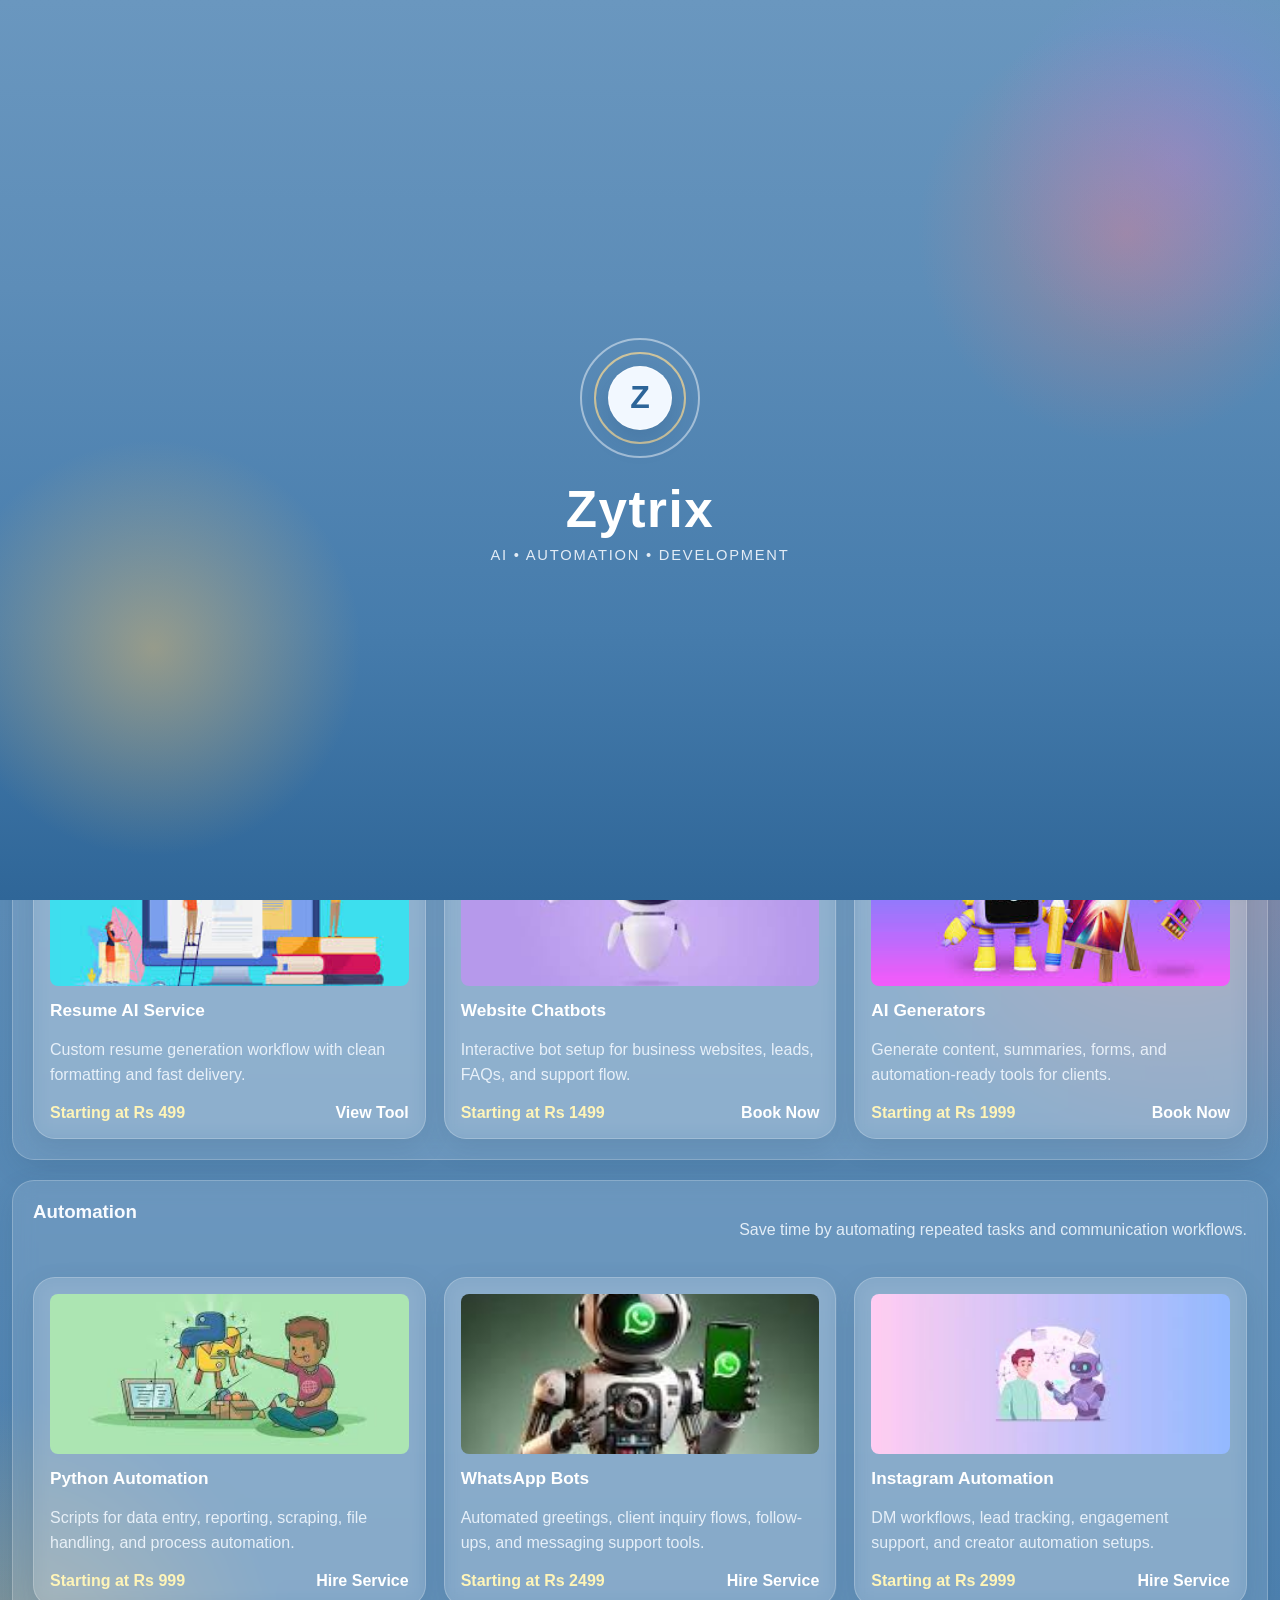
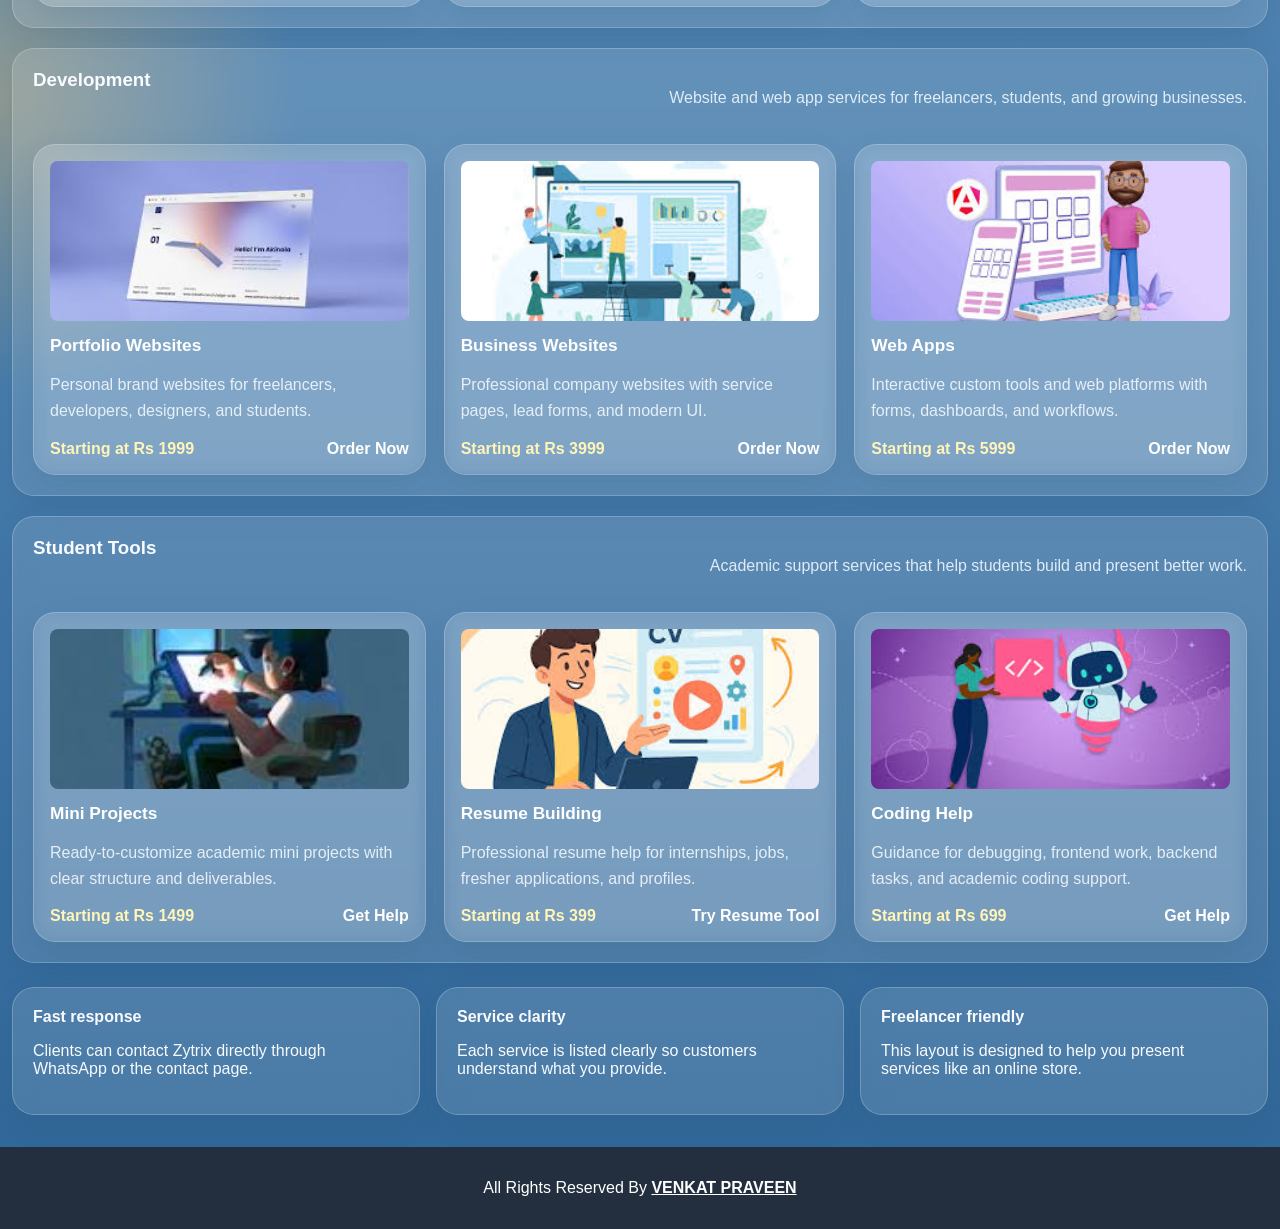
==== index.html @ ba1661a7 "ADD" ====
<!DOCTYPE html>
<html lang="en">
<head>
  <meta charset="UTF-8">
  <meta name="viewport" content="width=device-width, initial-scale=1.0">
  <title>Zytrix</title>
  <link rel="icon" type="image/png" href="image/icon.png">
  <link rel="stylesheet" href="style.css">
</head>
<body class="marketplace-body">
  <header class="market-header">
    <div class="market-header-top">
      <a class="market-logo" href="index.html">
        <span class="header-logo-mark" aria-hidden="true">Z</span>
        <span>Zytrix</span>
      </a>
      <form class="market-search" data-site-search>
        <input type="text" name="query" placeholder="Search AI tools, automation, websites, student help">
        <button type="submit">Search</button>
      </form>
      <nav class="market-actions">
        <a href="contact.html">Contact</a>
      </nav>
    </div>
    <div class="market-header-bottom">
      <a href="#ai-tools">AI Tools</a>
      <a href="#automation">Automation</a>
      <a href="#development">Development</a>
      <a href="#student-tools">Student Tools</a>
      <a href="resume.html">Resume Builder</a>
      <a href="contact.html">Hire Zytrix</a>
    </div>
  </header>

  <main class="market-main">
    <section class="hero-banner">
      <div class="hero-banner-copy">
        <p class="hero-tag">Professional freelance services marketplace</p>
        <h1>Zytrix — AI • Automation • Development</h1>
        <p>
          We build AI tools, automation systems, and smart digital solutions for students and businesses.
        </p>
        <div class="hero-banner-actions">
          <a class="primary-cta" href="contact.html">Get Started</a>
          <a class="secondary-cta" href="#service-catalog">View Services</a>
        </div>
      </div>
      <div class="hero-banner-panel">
        <a class="hero-service-chip hero-service-button" href="resume-ai-service.html">Resume AI</a>
        <a class="hero-service-chip hero-service-button" href="chatbots-service.html">Chatbots</a>
        <a class="hero-service-chip hero-service-button" href="whatsapp-bots-service.html">WhatsApp Bots</a>
        <a class="hero-service-chip hero-service-button" href="portfolio-websites-service.html">Portfolio Websites</a>
        <a class="hero-service-chip hero-service-button" href="mini-projects-service.html">Mini Projects</a>
        <a class="hero-service-chip hero-service-button" href="coding-help-service.html">Coding Help</a>
      </div>
    </section>

    <section class="quick-categories">
      <a class="quick-category-card" href="#ai-tools">
        <img class="quick-category-image" src="image/ai tool.jpg" alt="AI Tools">
        <strong>AI Tools</strong>
      </a>
      <a class="quick-category-card" href="#automation">
        <img class="quick-category-image" src="image/auto.jpg" alt="Automation">
        <strong>Automation</strong>
      </a>
      <a class="quick-category-card" href="#development">
        <img class="quick-category-image" src="image/dev.jpg" alt="Development">
        <strong>Development</strong>
      </a>
      <a class="quick-category-card" href="#student-tools">
        <img class="quick-category-image" src="image/Blue Gradient Futuristic Technology Youtube Intro Video.jpg" alt="Student Tools">
        <strong>Student Tools</strong>
      </a>
    </section>

    <section class="market-section" id="service-catalog">
      <div class="section-title-row">
        <h2>Featured service catalog</h2>
        <a href="contact.html">Contact for custom package</a>
      </div>

      <div class="category-block" id="ai-tools">
        <div class="category-heading">
          <h3>AI Tools</h3>
          <p>Smart solutions for resumes, customer support, and content generation.</p>
        </div>
        <div class="service-card-grid">
          <article class="service-product-card">
            <img class="service-thumb-image" src="image/resume service.jpg" alt="Resume AI Service">
            <h4>Resume AI Service</h4>
            <p>Custom resume generation workflow with clean formatting and fast delivery.</p>
            <div class="service-meta">
              <span>Starting at Rs 499</span>
              <a href="resume.html">View Tool</a>
            </div>
          </article>
          <article class="service-product-card">
            <img class="service-thumb-image" src="image/web chat.jpg" alt="Website Chatbots">
            <h4>Website Chatbots</h4>
            <p>Interactive bot setup for business websites, leads, FAQs, and support flow.</p>
            <div class="service-meta">
              <span>Starting at Rs 1499</span>
              <a href="contact.html">Book Now</a>
            </div>
          </article>
          <article class="service-product-card">
            <img class="service-thumb-image" src="image/ai gen.jpg" alt="AI Generators">
            <h4>AI Generators</h4>
            <p>Generate content, summaries, forms, and automation-ready tools for clients.</p>
            <div class="service-meta">
              <span>Starting at Rs 1999</span>
              <a href="contact.html">Book Now</a>
            </div>
          </article>
        </div>
      </div>

      <div class="category-block" id="automation">
        <div class="category-heading">
          <h3>Automation</h3>
          <p>Save time by automating repeated tasks and communication workflows.</p>
        </div>
        <div class="service-card-grid">
          <article class="service-product-card">
            <img class="service-thumb-image" src="image/python auto.jpg" alt="Python Automation">
            <h4>Python Automation</h4>
            <p>Scripts for data entry, reporting, scraping, file handling, and process automation.</p>
            <div class="service-meta">
              <span>Starting at Rs 999</span>
              <a href="contact.html">Hire Service</a>
            </div>
          </article>
          <article class="service-product-card">
            <img class="service-thumb-image" src="image/whatsbot.jpg" alt="WhatsApp Bots">
            <h4>WhatsApp Bots</h4>
            <p>Automated greetings, client inquiry flows, follow-ups, and messaging support tools.</p>
            <div class="service-meta">
              <span>Starting at Rs 2499</span>
              <a href="contact.html">Hire Service</a>
            </div>
          </article>
          <article class="service-product-card">
            <img class="service-thumb-image" src="image/insta.jpg" alt="Instagram Automation">
            <h4>Instagram Automation</h4>
            <p>DM workflows, lead tracking, engagement support, and creator automation setups.</p>
            <div class="service-meta">
              <span>Starting at Rs 2999</span>
              <a href="contact.html">Hire Service</a>
            </div>
          </article>
        </div>
      </div>

      <div class="category-block" id="development">
        <div class="category-heading">
          <h3>Development</h3>
          <p>Website and web app services for freelancers, students, and growing businesses.</p>
        </div>
        <div class="service-card-grid">
          <article class="service-product-card">
            <img class="service-thumb-image" src="image/portfolio.jpg" alt="Portfolio Websites">
            <h4>Portfolio Websites</h4>
            <p>Personal brand websites for freelancers, developers, designers, and students.</p>
            <div class="service-meta">
              <span>Starting at Rs 1999</span>
              <a href="contact.html">Order Now</a>
            </div>
          </article>
          <article class="service-product-card">
            <img class="service-thumb-image" src="image/businedd.jpg" alt="Business Websites">
            <h4>Business Websites</h4>
            <p>Professional company websites with service pages, lead forms, and modern UI.</p>
            <div class="service-meta">
              <span>Starting at Rs 3999</span>
              <a href="contact.html">Order Now</a>
            </div>
          </article>
          <article class="service-product-card">
            <img class="service-thumb-image" src="image/web apps.jpg" alt="Web Apps">
            <h4>Web Apps</h4>
            <p>Interactive custom tools and web platforms with forms, dashboards, and workflows.</p>
            <div class="service-meta">
              <span>Starting at Rs 5999</span>
              <a href="contact.html">Order Now</a>
            </div>
          </article>
        </div>
      </div>

      <div class="category-block" id="student-tools">
        <div class="category-heading">
          <h3>Student Tools</h3>
          <p>Academic support services that help students build and present better work.</p>
        </div>
        <div class="service-card-grid">
          <article class="service-product-card">
            <img class="service-thumb-image" src="image/mini.jpg" alt="Mini Projects">
            <h4>Mini Projects</h4>
            <p>Ready-to-customize academic mini projects with clear structure and deliverables.</p>
            <div class="service-meta">
              <span>Starting at Rs 1499</span>
              <a href="contact.html">Get Help</a>
            </div>
          </article>
          <article class="service-product-card">
            <img class="service-thumb-image" src="image/resume build.jpg" alt="Resume Building">
            <h4>Resume Building</h4>
            <p>Professional resume help for internships, jobs, fresher applications, and profiles.</p>
            <div class="service-meta">
              <span>Starting at Rs 399</span>
              <a href="resume.html">Try Resume Tool</a>
            </div>
          </article>
          <article class="service-product-card">
            <img class="service-thumb-image" src="image/coding 2.jpg" alt="Coding Help">
            <h4>Coding Help</h4>
            <p>Guidance for debugging, frontend work, backend tasks, and academic coding support.</p>
            <div class="service-meta">
              <span>Starting at Rs 699</span>
              <a href="contact.html">Get Help</a>
            </div>
          </article>
        </div>
      </div>
    </section>

    <section class="trust-strip">
      <div class="trust-box">
        <strong>Fast response</strong>
        <p>Clients can contact Zytrix directly through WhatsApp or the contact page.</p>
      </div>
      <div class="trust-box">
        <strong>Service clarity</strong>
        <p>Each service is listed clearly so customers understand what you provide.</p>
      </div>
      <div class="trust-box">
        <strong>Freelancer friendly</strong>
        <p>This layout is designed to help you present services like an online store.</p>
      </div>
    </section>
  </main>

  <footer class="market-footer centered-footer">
    <p>All Rights Reserved By <a href="https://venkatpraveen.netlify.app/" target="_blank" rel="noopener">VENKAT PRAVEEN</a></p>
  </footer>

  <a class="whatsapp-float simple-wa" href="https://wa.me/918341993998" target="_blank" rel="noopener" aria-label="Chat on WhatsApp">
    <svg viewBox="0 0 24 24" class="whatsapp-icon-svg" aria-hidden="true">
      <path d="M20 11.5A8.5 8.5 0 0 1 7.4 18.9L3 20l1.2-4.2A8.5 8.5 0 1 1 20 11.5Z" fill="none" stroke="currentColor" stroke-width="2"/>
      <path d="M9 8.8c.2-.4.4-.4.7-.4h.6c.2 0 .5 0 .6.4l.7 1.7c.1.3 0 .5-.2.7l-.5.6c.4.8 1 1.4 1.8 1.8l.6-.5c.2-.2.4-.2.7-.2l1.7.7c.3.1.4.4.4.6v.6c0 .3 0 .5-.4.7-.4.2-1 .4-1.7.3-1-.2-2-.8-3.1-1.9-1.1-1.1-1.7-2.1-1.9-3.1-.1-.7.1-1.3.3-1.7Z" fill="currentColor"/>
    </svg>
  </a>

  <script src="script.js"></script>
</body>
</html>
---- style.css ----
* {
  box-sizing: border-box;
}

html {
  scroll-behavior: smooth;
}

body {
  margin: 0;
  min-height: 100vh;
  display: flex;
  flex-direction: column;
  font-family: Arial, Helvetica, sans-serif;
  background:
    radial-gradient(circle at 0% 60%, rgba(255, 197, 99, 0.38), transparent 14%),
    radial-gradient(circle at 92% 30%, rgba(255, 128, 120, 0.32), transparent 14%),
    radial-gradient(circle at 100% 18%, rgba(170, 125, 255, 0.24), transparent 12%),
    linear-gradient(180deg, #6a97bf 0%, #5d8db8 32%, #467cac 70%, #2f6698 100%);
  color: #f8fbff;
}

body > * {
  animation: pageFade 0.7s ease;
}

.site-splash {
  position: fixed;
  inset: 0;
  z-index: 9999;
  display: grid;
  place-items: center;
  background:
    radial-gradient(circle at 12% 72%, rgba(255, 197, 99, 0.44), transparent 16%),
    radial-gradient(circle at 88% 26%, rgba(255, 128, 120, 0.34), transparent 16%),
    radial-gradient(circle at 92% 18%, rgba(170, 125, 255, 0.28), transparent 14%),
    linear-gradient(180deg, #6a97bf 0%, #5d8db8 32%, #467cac 70%, #2f6698 100%);
  transition: opacity 0.7s ease, visibility 0.7s ease;
}

.site-splash-hide {
  opacity: 0;
  visibility: hidden;
}

.site-splash-inner {
  text-align: center;
  animation: splashPop 0.9s ease;
}

.site-splash-mark {
  position: relative;
  width: 120px;
  height: 120px;
  margin: 0 auto 22px;
  display: grid;
  place-items: center;
}

.splash-ring,
.splash-core {
  position: absolute;
  border-radius: 50%;
}

.splash-ring-one {
  inset: 0;
  border: 2px solid rgba(255, 255, 255, 0.46);
  animation: spinSlow 3.6s linear infinite;
}

.splash-ring-two {
  inset: 14px;
  border: 2px solid rgba(255, 220, 146, 0.7);
  animation: spinSlowReverse 2.8s linear infinite;
}

.splash-core {
  inset: 28px;
  display: grid;
  place-items: center;
  background: #f2f8ff;
  color: #2d6599;
  font-size: 2rem;
  font-weight: 700;
  border: 1px solid rgba(255, 255, 255, 0.6);
  box-shadow: 0 12px 24px rgba(35, 74, 110, 0.18);
}

.site-splash h1 {
  margin: 0 0 8px;
  font-size: clamp(2rem, 4vw, 3.2rem);
  color: #ffffff;
  letter-spacing: 0.03em;
}

.site-splash p {
  margin: 0;
  color: rgba(248, 251, 255, 0.88);
  letter-spacing: 0.12em;
  text-transform: uppercase;
  font-size: 0.92rem;
}

a {
  color: inherit;
  text-decoration: none;
}

button,
input,
textarea {
  font: inherit;
}

.marketplace-body {
  background:
    radial-gradient(circle at 0% 60%, rgba(255, 197, 99, 0.38), transparent 14%),
    radial-gradient(circle at 92% 30%, rgba(255, 128, 120, 0.32), transparent 14%),
    radial-gradient(circle at 100% 18%, rgba(170, 125, 255, 0.24), transparent 12%),
    linear-gradient(180deg, #6a97bf 0%, #5d8db8 32%, #467cac 70%, #2f6698 100%);
}

.market-header {
  position: sticky;
  top: 0;
  z-index: 50;
  box-shadow: 0 14px 30px rgba(19, 49, 78, 0.16);
  animation: slideDownSoft 0.7s ease;
}

.market-header-top {
  display: grid;
  grid-template-columns: 180px minmax(0, 1fr) 180px;
  gap: 18px;
  align-items: center;
  padding: 12px 20px;
  background: rgba(18, 54, 92, 0.48);
  color: #fff;
  backdrop-filter: blur(16px);
  border-bottom: 1px solid rgba(255, 255, 255, 0.12);
}

.market-logo {
  display: inline-flex;
  align-items: center;
  gap: 10px;
  font-size: 1.8rem;
  font-weight: 700;
  letter-spacing: 0.02em;
}

.site-logo-image {
  width: 44px;
  height: 44px;
  object-fit: contain;
  display: block;
}

.small-logo {
  width: 38px;
  height: 38px;
}

.header-logo-mark {
  width: 44px;
  height: 44px;
  border-radius: 50%;
  display: inline-grid;
  place-items: center;
  background: #f2f8ff;
  color: #2d6599;
  font-size: 1.35rem;
  font-weight: 700;
  border: 1px solid rgba(255, 255, 255, 0.55);
  box-shadow: 0 10px 22px rgba(35, 74, 110, 0.16);
  flex-shrink: 0;
}

.small-header-logo {
  width: 38px;
  height: 38px;
  font-size: 1.05rem;
}

.market-search {
  display: grid;
  grid-template-columns: 1fr auto;
  border-radius: 14px;
  overflow: hidden;
  box-shadow: 0 8px 18px rgba(27, 61, 94, 0.12);
}

.market-search input {
  border: 1px solid rgba(255, 255, 255, 0.3);
  padding: 13px 14px;
  outline: none;
  background: rgba(255, 255, 255, 0.92);
  color: #17395a;
}

.market-search button {
  border: 1px solid rgba(255, 255, 255, 0.2);
  padding: 0 20px;
  background: rgba(255, 255, 255, 0.18);
  color: #ffffff;
  font-weight: 700;
  cursor: pointer;
  backdrop-filter: blur(10px);
  transition: transform 0.18s ease, background 0.18s ease, box-shadow 0.18s ease;
}

.market-actions {
  display: flex;
  gap: 18px;
  font-size: 0.95rem;
  justify-content: center;
}

.market-actions a,
.market-header-bottom a {
  color: #fff;
}

.market-header-bottom {
  display: flex;
  flex-wrap: wrap;
  gap: 18px;
  padding: 10px 20px;
  background: rgba(27, 67, 106, 0.36);
  color: #fff;
  font-size: 0.95rem;
  justify-content: center;
  backdrop-filter: blur(16px);
}

.market-main {
  width: min(1480px, calc(100% - 24px));
  margin: 18px auto 32px;
  flex: 1 0 auto;
}

.hero-banner {
  display: grid;
  grid-template-columns: 1.3fr 0.9fr;
  gap: 24px;
  padding: 34px;
  background: linear-gradient(180deg, rgba(103, 149, 192, 0.86), rgba(56, 104, 151, 0.9));
  border-radius: 28px;
  margin-bottom: 20px;
  border: 1px solid rgba(255, 255, 255, 0.2);
  box-shadow: inset 0 1px 0 rgba(255, 255, 255, 0.16);
  animation: riseIn 0.85s ease;
}

.hero-banner-copy h1 {
  margin: 10px 0;
  font-size: clamp(2rem, 4vw, 3.4rem);
  line-height: 1.1;
}

.hero-banner-copy p {
  margin: 0;
  max-width: 720px;
  line-height: 1.6;
  color: rgba(245, 250, 255, 0.92);
}

.hero-tag {
  color: #e9f5ff;
  font-weight: 700;
  text-transform: uppercase;
  letter-spacing: 0.08em;
  font-size: 0.78rem;
}

.hero-banner-actions {
  display: flex;
  flex-wrap: wrap;
  gap: 14px;
  margin-top: 22px;
}

.primary-cta,
.secondary-cta {
  display: inline-flex;
  align-items: center;
  justify-content: center;
  min-height: 44px;
  padding: 0 20px;
  border-radius: 999px;
  font-weight: 700;
}

.primary-cta {
  background: rgba(255, 255, 255, 0.9);
  color: #204c77;
}

.secondary-cta {
  background: rgba(255, 255, 255, 0.14);
  border: 1px solid rgba(255, 255, 255, 0.24);
  color: #ffffff;
  backdrop-filter: blur(10px);
}

.hero-banner-panel {
  display: grid;
  grid-template-columns: repeat(2, minmax(0, 1fr));
  gap: 12px;
  align-content: center;
}

.hero-service-chip {
  padding: 18px 16px;
  border-radius: 16px;
  background: rgba(255, 255, 255, 0.14);
  border: 1px solid rgba(255, 255, 255, 0.22);
  text-align: center;
  font-weight: 700;
  color: #ffffff;
  backdrop-filter: blur(12px);
  transition: transform 0.2s ease, background 0.2s ease, box-shadow 0.2s ease, border-color 0.2s ease;
  animation: riseIn 0.85s ease both;
}

.hero-service-button {
  display: flex;
  align-items: center;
  justify-content: center;
  min-height: 56px;
  transition: transform 0.18s ease, box-shadow 0.18s ease, border-color 0.18s ease;
}

.hero-service-button:hover {
  transform: translateY(-1px);
  border-color: rgba(255, 255, 255, 0.36);
  box-shadow: 0 8px 18px rgba(32, 63, 94, 0.15);
}

.quick-categories {
  display: grid;
  grid-template-columns: repeat(4, minmax(0, 1fr));
  gap: 16px;
  margin-bottom: 20px;
}

.quick-category-card,
.trust-box,
.service-product-card,
.category-block,
.tool-panel,
.resume-output,
.auth-card,
.dashboard-hero,
.action-card,
.metric-card,
.admin-table {
  background: rgba(255, 255, 255, 0.12);
  border: 1px solid rgba(255, 255, 255, 0.22);
  border-radius: 22px;
  box-shadow: 0 10px 28px rgba(33, 62, 93, 0.12);
  backdrop-filter: blur(10px);
  transition: transform 0.22s ease, box-shadow 0.22s ease, border-color 0.22s ease, background 0.22s ease;
}

.quick-category-card:hover,
.trust-box:hover,
.service-product-card:hover,
.category-block:hover,
.tool-panel:hover,
.resume-output:hover,
.auth-card:hover,
.dashboard-hero:hover,
.action-card:hover,
.metric-card:hover,
.admin-table:hover,
.service-detail-hero:hover,
.service-detail-section:hover,
.demo-project-card:hover,
.feature-list-card:hover,
.pricing-card:hover,
.contact-form-panel:hover,
.contact-details-block:hover {
  transform: translateY(-4px);
  box-shadow: 0 18px 36px rgba(30, 58, 88, 0.16);
  border-color: rgba(255, 255, 255, 0.3);
}

.quick-category-card {
  padding: 18px;
  display: grid;
  place-items: center;
  gap: 8px;
  text-align: center;
  animation: riseIn 0.8s ease both;
}

.quick-category-image {
  width: 100%;
  max-width: 220px;
  height: 120px;
  object-fit: cover;
  border-radius: 14px;
  border: 1px solid rgba(255, 255, 255, 0.26);
  background: rgba(255, 255, 255, 0.16);
}

.market-section {
  display: grid;
  gap: 20px;
}

.section-title-row,
.category-heading,
.resume-output-head,
.table-row,
.site-header,
.chatbot-header {
  display: flex;
  align-items: center;
  justify-content: space-between;
  gap: 16px;
}

.section-title-row {
  padding: 0 4px;
}

.section-title-row h2,
.category-heading h3,
.dashboard-hero h1,
.tool-panel h1,
.auth-card h1 {
  margin: 0;
}

.section-title-row a {
  color: #eff8ff;
  font-weight: 700;
}

.category-block {
  padding: 20px;
}

.category-heading {
  align-items: flex-start;
  margin-bottom: 18px;
}

.category-heading p,
.service-product-card p,
.tool-panel p,
.resume-card p,
.dashboard-hero p,
.action-card p,
.metric-card p,
.table-row,
.auth-card p {
  color: rgba(244, 249, 255, 0.88);
  line-height: 1.6;
}

.service-card-grid,
.dashboard-grid,
.admin-grid,
.tool-layout {
  display: grid;
  grid-template-columns: repeat(3, minmax(0, 1fr));
  gap: 18px;
}

.tool-layout {
  max-width: 980px;
  margin: 0 auto;
  align-items: start;
}

.contact-page-body {
  background:
    radial-gradient(circle at 0% 60%, rgba(255, 197, 99, 0.5), transparent 13%),
    radial-gradient(circle at 92% 30%, rgba(255, 128, 120, 0.45), transparent 14%),
    radial-gradient(circle at 100% 18%, rgba(170, 125, 255, 0.3), transparent 12%),
    linear-gradient(180deg, #5f8fbb 0%, #5888b5 38%, #3e73a7 72%, #2f6698 100%);
}

.contact-shell {
  width: min(1220px, calc(100% - 24px));
}

.contact-hero-card {
  position: relative;
  display: grid;
  grid-template-columns: minmax(0, 420px) minmax(0, 1fr);
  gap: 18px;
  max-width: 1120px;
  margin: 0 auto;
  padding: 32px;
  border-radius: 28px;
  overflow: hidden;
  background: linear-gradient(180deg, rgba(103, 149, 192, 0.88), rgba(56, 104, 151, 0.92));
  box-shadow: inset 0 1px 0 rgba(255, 255, 255, 0.18);
}

.contact-aurora {
  position: absolute;
  border-radius: 50%;
  filter: blur(34px);
  pointer-events: none;
  opacity: 0.9;
  animation: driftGlow 11s ease-in-out infinite;
}

.contact-aurora-left {
  left: -60px;
  bottom: 90px;
  width: 180px;
  height: 180px;
  background: radial-gradient(circle, rgba(255, 210, 120, 0.9), rgba(255, 134, 100, 0.2) 52%, transparent 72%);
}

.contact-aurora-right {
  right: -40px;
  top: 120px;
  width: 240px;
  height: 240px;
  background: radial-gradient(circle, rgba(255, 205, 113, 0.75), rgba(255, 137, 92, 0.45) 44%, rgba(151, 110, 255, 0.18) 68%, transparent 76%);
  animation-delay: -3s;
}

.contact-aurora-top {
  right: 70px;
  top: 40px;
  width: 180px;
  height: 180px;
  background: radial-gradient(circle, rgba(163, 134, 255, 0.35), rgba(112, 201, 255, 0.18) 50%, transparent 74%);
  animation-delay: -6s;
}

.contact-form-panel,
.contact-details-block {
  position: relative;
  z-index: 1;
  background: rgba(255, 255, 255, 0.12);
  border: 1px solid rgba(255, 255, 255, 0.22);
  border-radius: 22px;
  backdrop-filter: blur(10px);
  animation: riseIn 0.85s ease both;
}

.contact-form-panel {
  padding: 24px;
}

.contact-form-panel h1,
.contact-form-panel .muted-text,
.contact-heading-row h3,
.contact-heading-row p {
  color: #ffffff;
}

.contact-form-panel label,
.contact-form-panel .form-feedback {
  color: #f5f9ff;
}

.contact-form-panel input,
.contact-form-panel textarea {
  background: rgba(255, 255, 255, 0.92);
  border-color: rgba(255, 255, 255, 0.36);
}

.contact-details-block {
  padding: 20px;
}

.contact-heading-row {
  margin-bottom: 18px;
}

.contact-heading-row p {
  max-width: 360px;
}

.contact-card-grid {
  display: grid;
  grid-template-columns: repeat(2, minmax(0, 1fr));
  gap: 18px;
}

.contact-info-card {
  min-height: 220px;
  background: rgba(255, 255, 255, 0.12);
  border: 1px solid rgba(255, 255, 255, 0.22);
  backdrop-filter: blur(10px);
}

.contact-info-card h4,
.contact-info-card p,
.contact-info-card .service-meta a,
.contact-info-card .service-meta span {
  color: #ffffff;
}

.glossy-contact-card {
  position: relative;
  overflow: hidden;
  padding: 16px 18px 18px;
}

.glossy-contact-card::before {
  content: "";
  position: absolute;
  inset: 0;
  background:
    radial-gradient(circle at top right, rgba(255, 255, 255, 0.18), transparent 28%),
    radial-gradient(circle at bottom left, rgba(255, 255, 255, 0.1), transparent 30%),
    linear-gradient(135deg, rgba(205, 175, 255, 0.22), rgba(171, 208, 255, 0.16), rgba(255, 210, 165, 0.2));
  pointer-events: none;
}

.glossy-contact-head,
.glossy-contact-card p,
.glossy-contact-card .service-meta {
  position: relative;
  z-index: 1;
}

.glossy-contact-head {
  display: flex;
  align-items: center;
  gap: 12px;
  margin-bottom: 18px;
}

.glossy-contact-icon {
  width: 42px;
  height: 42px;
  border-radius: 14px;
  display: inline-grid;
  place-items: center;
  color: #ffffff;
  font-size: 0.85rem;
  font-weight: 700;
  box-shadow: 0 10px 20px rgba(91, 52, 138, 0.18);
}

.contact-svg-icon {
  width: 20px;
  height: 20px;
  display: block;
}

.email-icon {
  background: linear-gradient(135deg, rgba(69, 180, 255, 0.95), rgba(90, 111, 255, 0.95));
}

.whatsapp-icon {
  background: linear-gradient(135deg, rgba(37, 211, 102, 0.95), rgba(0, 168, 107, 0.95));
}

.support-icon {
  background: linear-gradient(135deg, rgba(255, 191, 84, 0.95), rgba(255, 122, 89, 0.95));
}

.instagram-card {
  background: rgba(255, 255, 255, 0.14);
}

.instagram-card::before {
  content: "";
  position: absolute;
  inset: 0;
  background:
    radial-gradient(circle at top right, rgba(255, 213, 112, 0.28), transparent 28%),
    radial-gradient(circle at bottom left, rgba(255, 102, 196, 0.22), transparent 30%),
    linear-gradient(135deg, rgba(126, 91, 255, 0.2), rgba(255, 112, 166, 0.16), rgba(255, 196, 104, 0.18));
  pointer-events: none;
}

.instagram-icon {
  background: linear-gradient(135deg, rgba(131, 58, 180, 0.95), rgba(225, 48, 108, 0.95), rgba(253, 187, 45, 0.95));
}

.contact-info-card h4 {
  margin: 0 0 12px;
  font-size: 1.08rem;
}

.service-product-card {
  padding: 16px;
  animation: riseIn 0.8s ease both;
}

.service-thumb,
.service-thumb-image {
  height: 160px;
  width: 100%;
  display: block;
  object-fit: cover;
  border-radius: 8px;
  margin-bottom: 14px;
}

.thumb-ai {
  background: linear-gradient(135deg, #ddefff, #f8fbff);
}

.thumb-auto {
  background: linear-gradient(135deg, #e9f7ee, #f8fff9);
}

.thumb-dev {
  background: linear-gradient(135deg, #fff2dd, #fffaf2);
}

.thumb-student {
  background: linear-gradient(135deg, #f4ebff, #fcf8ff);
}

.service-product-card h4 {
  margin: 0 0 8px;
  font-size: 1.08rem;
  color: #ffffff;
}

.service-meta {
  display: flex;
  align-items: center;
  justify-content: space-between;
  gap: 12px;
  margin-top: 14px;
}

.service-meta span {
  color: #fff5b8;
  font-weight: 700;
}

.service-meta a {
  color: #ffffff;
  font-weight: 700;
}

.trust-strip {
  display: grid;
  grid-template-columns: repeat(3, minmax(0, 1fr));
  gap: 16px;
  margin-top: 24px;
}

.trust-box {
  padding: 20px;
}

.trust-box strong {
  display: block;
  margin-bottom: 8px;
}

.market-footer {
  display: flex;
  justify-content: space-between;
  gap: 24px;
  padding: 28px 20px;
  background: rgba(24, 58, 93, 0.78);
  color: #fff;
  backdrop-filter: blur(14px);
  animation: pageFade 0.9s ease;
}

.market-footer p {
  color: #d4d9df;
  max-width: 620px;
  line-height: 1.6;
}

.market-footer-links {
  display: grid;
  gap: 10px;
}

.centered-footer {
  justify-content: center;
  align-items: center;
  text-align: center;
  background: #232f3e;
  margin-top: auto;
}

.centered-footer p {
  margin: 0;
  color: #ffffff;
  font-size: 1rem;
  max-width: none;
}

.centered-footer a {
  color: #ffffff;
  font-weight: 700;
  text-decoration: underline;
}

.service-detail-main {
  width: min(1280px, calc(100% - 24px));
  margin: 18px auto 32px;
  flex: 1 0 auto;
}

.service-detail-hero,
.service-detail-section,
.demo-project-card,
.feature-list-card,
.pricing-card {
  background: rgba(255, 255, 255, 0.12);
  border: 1px solid rgba(255, 255, 255, 0.22);
  border-radius: 22px;
  box-shadow: 0 10px 28px rgba(33, 62, 93, 0.12);
  backdrop-filter: blur(10px);
}

.service-detail-hero,
.service-detail-section {
  padding: 24px;
  margin-bottom: 20px;
  animation: riseIn 0.85s ease both;
}

.service-detail-hero {
  display: grid;
  grid-template-columns: 1.2fr 0.8fr;
  gap: 20px;
  align-items: start;
}

.service-detail-hero h1,
.service-detail-section h2,
.demo-project-card h3,
.pricing-card h3 {
  margin-top: 0;
}

.service-detail-hero p,
.service-detail-section p,
.demo-project-card p,
.feature-list-card li,
.pricing-card li {
  color: rgba(244, 249, 255, 0.88);
  line-height: 1.6;
}

.detail-actions {
  display: flex;
  flex-wrap: wrap;
  gap: 12px;
  margin-top: 18px;
}

.detail-summary-box {
  padding: 18px;
  border-radius: 16px;
  background: rgba(255, 255, 255, 0.14);
  border: 1px solid rgba(255, 255, 255, 0.22);
}

.detail-grid,
.demo-project-grid,
.pricing-grid {
  display: grid;
  gap: 18px;
}

.detail-grid {
  grid-template-columns: 1fr 1fr;
}

.demo-project-grid,
.pricing-grid {
  grid-template-columns: repeat(3, minmax(0, 1fr));
}

.feature-list-card,
.pricing-card,
.demo-project-card {
  padding: 18px;
}

.feature-list-card ul,
.pricing-card ul {
  margin: 0;
  padding-left: 18px;
}

.demo-thumb {
  width: 100%;
  height: 180px;
  object-fit: cover;
  border-radius: 14px;
  margin-bottom: 12px;
  border: 1px solid rgba(255, 255, 255, 0.24);
  background: rgba(255, 255, 255, 0.16);
}

.demo-tag {
  display: inline-block;
  padding: 6px 10px;
  border-radius: 999px;
  background: rgba(255, 255, 255, 0.18);
  color: #ffffff;
  font-size: 0.85rem;
  font-weight: 700;
}

.whatsapp-float {
  position: fixed;
  right: 20px;
  bottom: 20px;
  display: grid;
  place-items: center;
  width: 56px;
  height: 56px;
  border-radius: 50%;
  background: #25d366;
  color: #fff;
  font-weight: 700;
  box-shadow: 0 6px 20px rgba(37, 211, 102, 0.3);
  z-index: 40;
}

.simple-wa {
  font-size: 0.95rem;
}

.whatsapp-icon-svg {
  width: 28px;
  height: 28px;
  display: block;
}

.page-shell {
  width: min(1180px, calc(100% - 24px));
  margin: 24px auto;
  flex: 1 0 auto;
}

.site-header {
  padding: 16px 20px;
  background: rgba(18, 54, 92, 0.48);
  color: #fff;
  border-radius: 18px;
  border: 1px solid rgba(255, 255, 255, 0.14);
  backdrop-filter: blur(16px);
}

.brand-text,
.brand {
  color: #fff;
  font-weight: 700;
}

.brand-mark,
.nav-toggle,
.chatbot-trigger,
.chatbot-panel,
.orb,
.preview-chart,
.signal,
.service-icon,
.metric-label,
.eyebrow {
  display: none;
}

.site-nav,
.static-nav {
  display: flex;
  flex-wrap: wrap;
  gap: 16px;
}

.site-nav a {
  color: #fff;
}

.centered-view {
  display: grid;
  place-items: center;
  min-height: calc(100vh - 150px);
}

.auth-card,
.tool-panel,
.resume-output,
.dashboard-hero,
.action-card,
.metric-card,
.admin-table {
  padding: 24px;
}

.auth-card,
.dashboard-hero {
  margin-bottom: 18px;
}

.auth-card,
.tool-panel,
.resume-output {
  width: 100%;
}

.stack-form {
  display: grid;
  gap: 16px;
  margin-top: 18px;
}

.stack-form label {
  display: grid;
  gap: 7px;
  font-weight: 700;
  color: #ffffff;
}

input,
textarea {
  width: 100%;
  padding: 12px 14px;
  border: 1px solid rgba(255, 255, 255, 0.28);
  border-radius: 12px;
  outline: none;
  background: rgba(255, 255, 255, 0.9);
  color: #17395a;
}

input:focus,
textarea:focus {
  border-color: rgba(255, 255, 255, 0.5);
  box-shadow: 0 0 0 3px rgba(255, 255, 255, 0.12);
}

textarea {
  resize: vertical;
}

.btn,
.wide {
  display: inline-flex;
  align-items: center;
  justify-content: center;
  min-height: 42px;
  padding: 0 18px;
  border-radius: 999px;
  border: 1px solid rgba(255, 255, 255, 0.22);
  background: rgba(255, 255, 255, 0.9);
  color: #204c77;
  font-weight: 700;
  cursor: pointer;
  transition: transform 0.18s ease, box-shadow 0.18s ease, background 0.18s ease, border-color 0.18s ease;
}

.btn-secondary {
  background: rgba(255, 255, 255, 0.16);
  color: #ffffff;
}

.dashboard-layout,
.admin-grid,
.dashboard-grid {
  display: grid;
  gap: 18px;
}

.resume-card {
  padding: 18px;
  border-radius: 16px;
  background: rgba(255, 255, 255, 0.14);
  border: 1px solid rgba(255, 255, 255, 0.22);
  min-height: 280px;
}

.resume-card ul {
  padding-left: 18px;
}

.table-like {
  display: grid;
  gap: 12px;
}

.table-row {
  padding: 14px 16px;
  border: 1px solid rgba(255, 255, 255, 0.22);
  border-radius: 16px;
  background: rgba(255, 255, 255, 0.14);
}

.market-search button:hover,
.btn:hover,
.primary-cta:hover,
.secondary-cta:hover {
  transform: translateY(-1px);
  box-shadow: 0 10px 20px rgba(34, 62, 92, 0.12);
}

.quick-categories .quick-category-card:nth-child(2),
.hero-banner-panel .hero-service-chip:nth-child(2),
.service-card-grid .service-product-card:nth-child(2),
.contact-card-grid .contact-info-card:nth-child(2),
.demo-project-grid .demo-project-card:nth-child(2),
.pricing-grid .pricing-card:nth-child(2) {
  animation-delay: 0.1s;
}

.quick-categories .quick-category-card:nth-child(3),
.hero-banner-panel .hero-service-chip:nth-child(3),
.service-card-grid .service-product-card:nth-child(3),
.contact-card-grid .contact-info-card:nth-child(3),
.demo-project-grid .demo-project-card:nth-child(3),
.pricing-grid .pricing-card:nth-child(3) {
  animation-delay: 0.2s;
}

.quick-categories .quick-category-card:nth-child(4),
.hero-banner-panel .hero-service-chip:nth-child(4) {
  animation-delay: 0.3s;
}

.hero-banner-panel .hero-service-chip:nth-child(5) {
  animation-delay: 0.4s;
}

.hero-banner-panel .hero-service-chip:nth-child(6) {
  animation-delay: 0.5s;
}

@keyframes pageFade {
  from {
    opacity: 0;
  }
  to {
    opacity: 1;
  }
}

@keyframes slideDownSoft {
  from {
    opacity: 0;
    transform: translateY(-18px);
  }
  to {
    opacity: 1;
    transform: translateY(0);
  }
}

@keyframes riseIn {
  from {
    opacity: 0;
    transform: translateY(22px);
  }
  to {
    opacity: 1;
    transform: translateY(0);
  }
}

@keyframes driftGlow {
  0%, 100% {
    transform: translate3d(0, 0, 0) scale(1);
  }
  50% {
    transform: translate3d(12px, -10px, 0) scale(1.06);
  }
}

@keyframes splashPop {
  from {
    opacity: 0;
    transform: scale(0.94) translateY(16px);
  }
  to {
    opacity: 1;
    transform: scale(1) translateY(0);
  }
}

@keyframes spinSlow {
  from {
    transform: rotate(0deg);
  }
  to {
    transform: rotate(360deg);
  }
}

@keyframes spinSlowReverse {
  from {
    transform: rotate(360deg);
  }
  to {
    transform: rotate(0deg);
  }
}

@media (prefers-reduced-motion: reduce) {
  *,
  *::before,
  *::after {
    animation: none !important;
    transition: none !important;
    scroll-behavior: auto !important;
  }
}

.form-feedback {
  min-height: 24px;
}

.form-feedback.success {
  color: #067d62;
}

.form-feedback.error {
  color: #b12704;
}

.chatbot-panel.hidden {
  display: none;
}

@media (max-width: 1100px) {
  .service-card-grid,
  .dashboard-grid,
  .admin-grid,
  .tool-layout,
  .contact-card-grid,
  .trust-strip,
  .demo-project-grid,
  .pricing-grid,
  .service-detail-hero,
  .detail-grid {
    grid-template-columns: repeat(2, minmax(0, 1fr));
  }

  .hero-banner,
  .market-header-top,
  .contact-hero-card {
    grid-template-columns: 1fr;
  }
}

@media (max-width: 760px) {
  .quick-categories,
  .service-card-grid,
  .dashboard-grid,
  .admin-grid,
  .tool-layout,
  .contact-card-grid,
  .trust-strip,
  .hero-banner-panel,
  .demo-project-grid,
  .pricing-grid,
  .detail-grid,
  .service-detail-hero {
    grid-template-columns: 1fr;
  }

  .market-main,
  .page-shell {
    width: min(100% - 16px, 1480px);
  }

  .market-header-top,
  .market-header-bottom,
  .market-footer,
  .section-title-row,
  .category-heading,
  .table-row,
  .site-header {
    flex-direction: column;
    align-items: flex-start;
  }

  .market-actions,
  .site-nav,
  .static-nav {
    flex-wrap: wrap;
  }

  .hero-banner {
    padding: 24px;
  }

  .contact-hero-card {
    padding: 20px;
    border-radius: 20px;
  }

  .market-actions {
    justify-content: flex-start;
  }
}
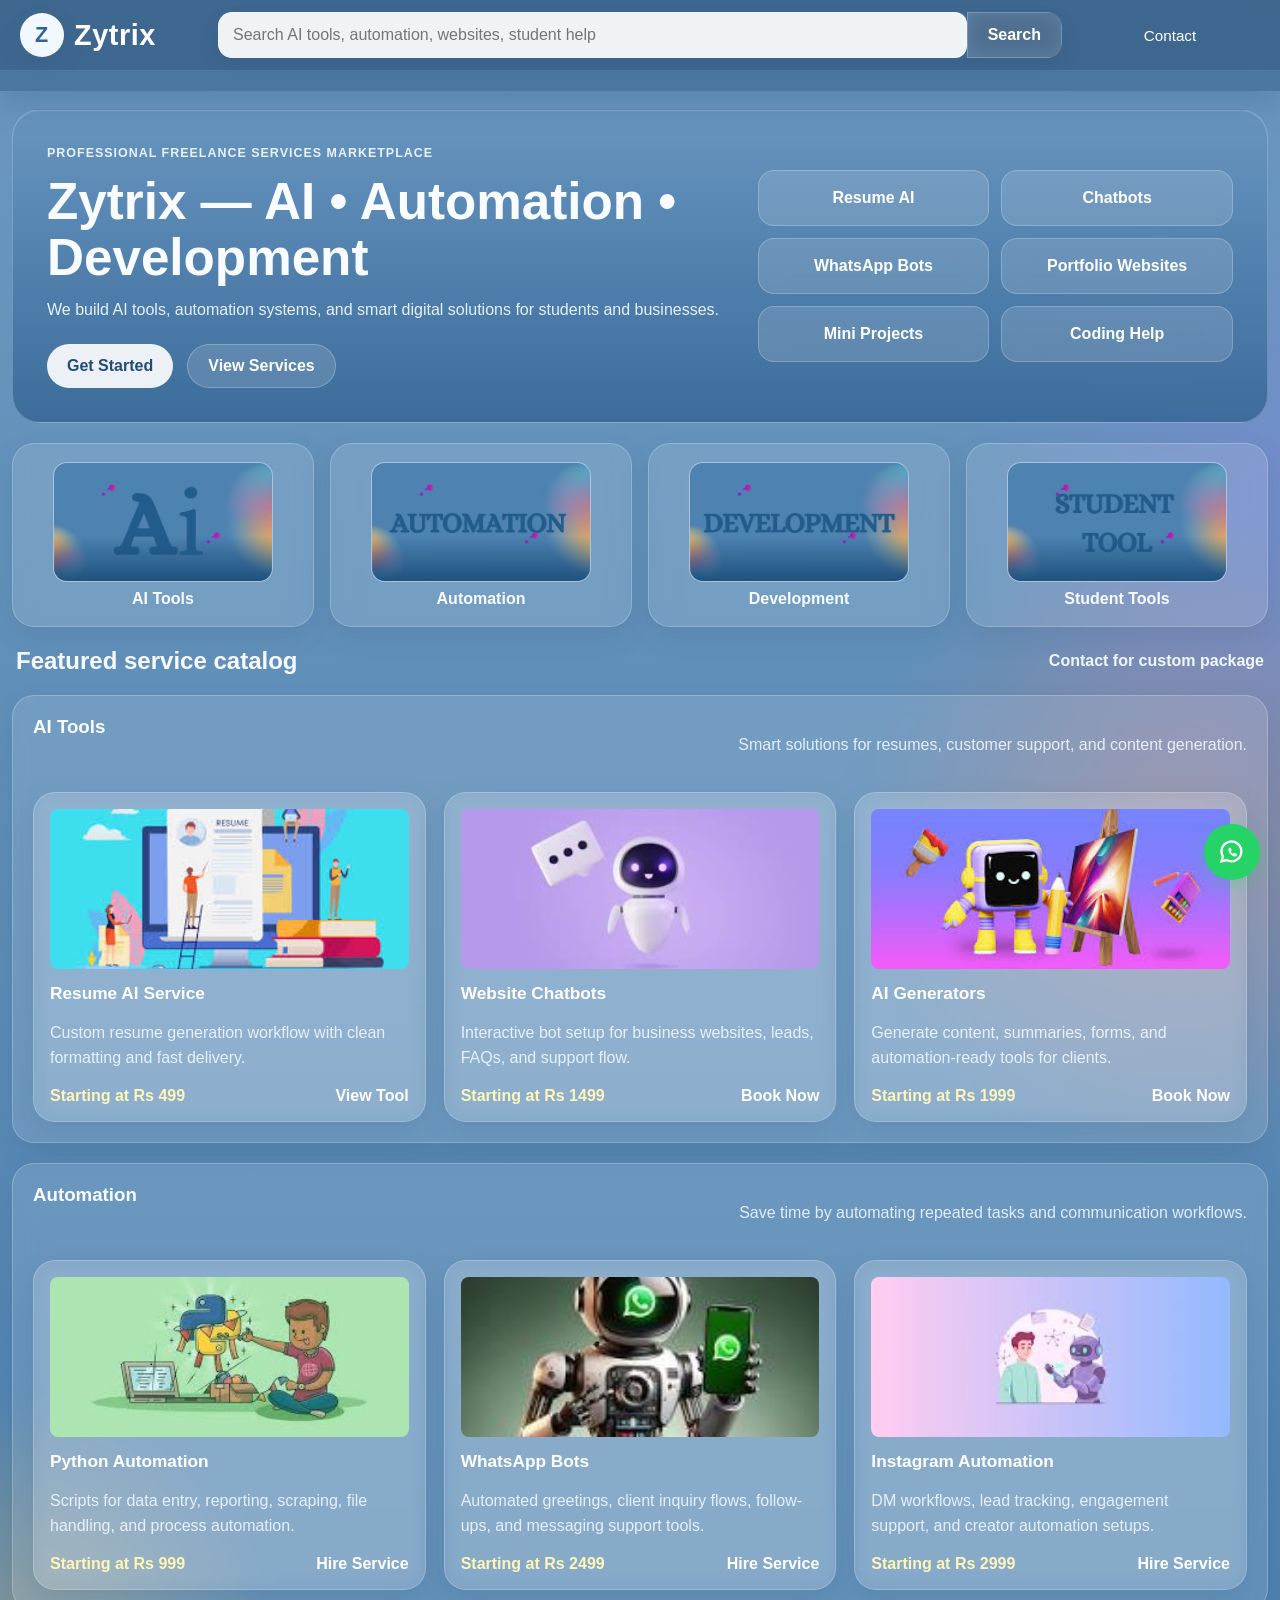
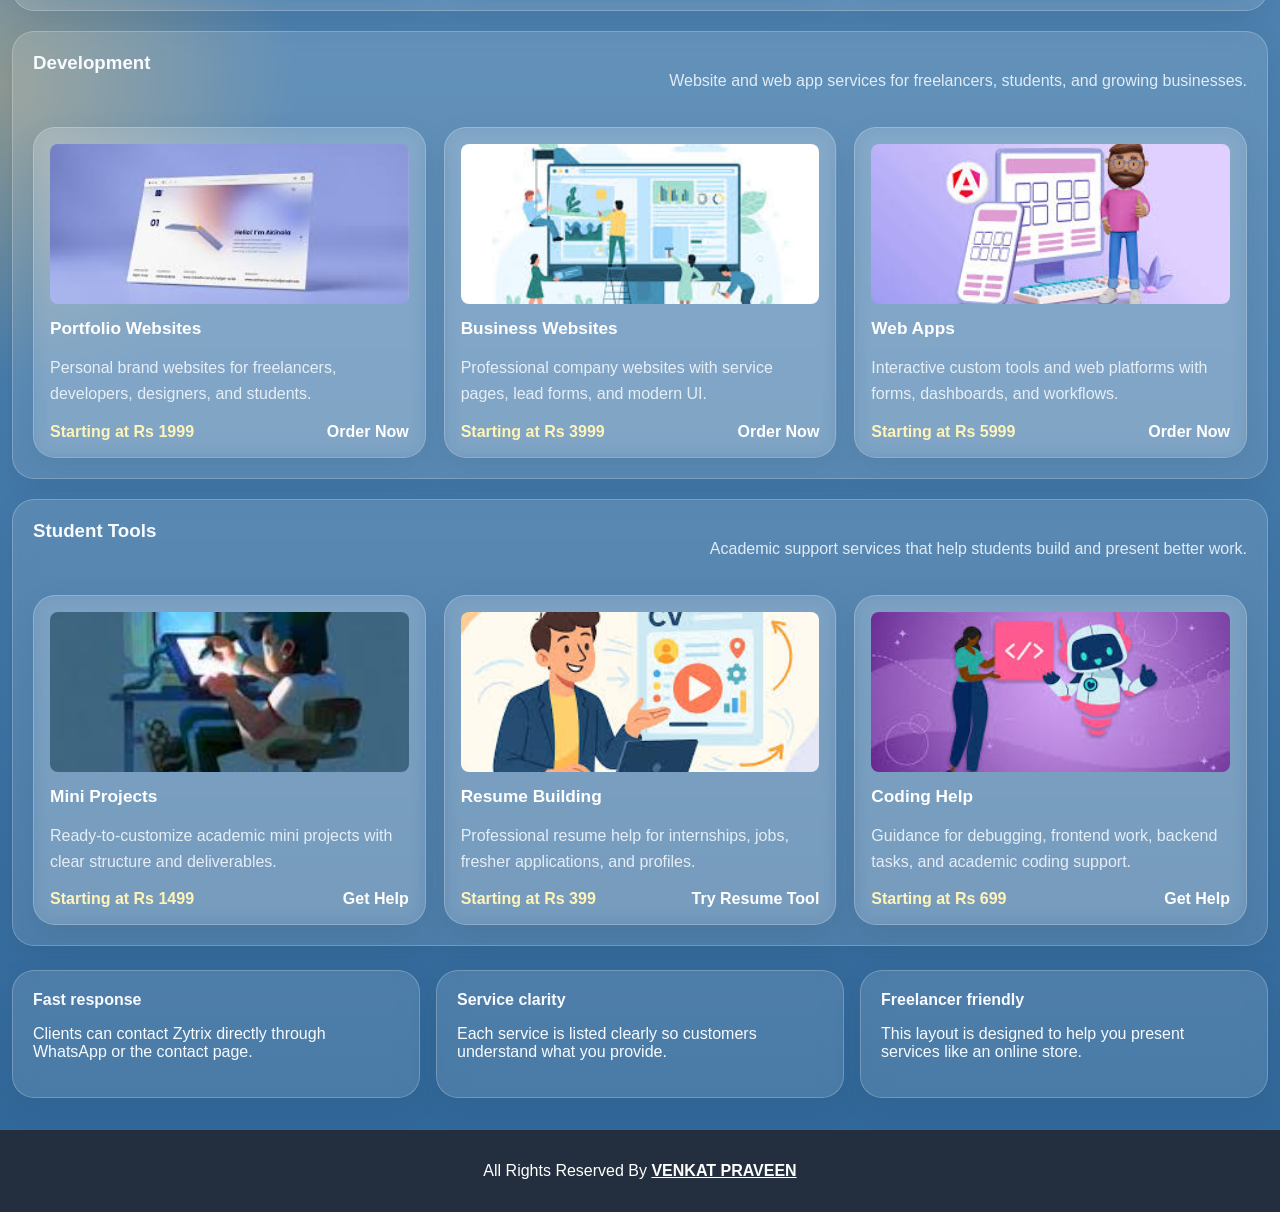
==== commit b4e47f86: "little change in header" ====
--- a/index.html
+++ b/index.html
@@ -23,12 +23,17 @@
       </nav>
     </div>
     <div class="market-header-bottom">
-      <a href="#ai-tools">AI Tools</a>
-      <a href="#automation">Automation</a>
-      <a href="#development">Development</a>
-      <a href="#student-tools">Student Tools</a>
-      <a href="resume.html">Resume Builder</a>
-      <a href="contact.html">Hire Zytrix</a>
+      <details class="mobile-nav-dropdown">
+        <summary>Browse Services</summary>
+        <div class="mobile-nav-menu">
+          <a href="#ai-tools">AI Tools</a>
+          <a href="#automation">Automation</a>
+          <a href="#development">Development</a>
+          <a href="#student-tools">Student Tools</a>
+          <a href="resume.html">Resume Builder</a>
+          <a href="contact.html">Hire Zytrix</a>
+        </div>
+      </details>
     </div>
   </header>
 
--- a/style.css
+++ b/style.css
@@ -232,6 +232,33 @@
   font-size: 0.95rem;
   justify-content: center;
   backdrop-filter: blur(16px);
+}
+
+.mobile-nav-dropdown {
+  width: 100%;
+}
+
+.mobile-nav-dropdown summary {
+  display: none;
+  list-style: none;
+  cursor: pointer;
+  padding: 12px 16px;
+  border-radius: 14px;
+  background: rgba(255, 255, 255, 0.14);
+  border: 1px solid rgba(255, 255, 255, 0.2);
+  color: #ffffff;
+  font-weight: 700;
+}
+
+.mobile-nav-dropdown summary::-webkit-details-marker {
+  display: none;
+}
+
+.mobile-nav-menu {
+  display: flex;
+  flex-wrap: wrap;
+  justify-content: center;
+  gap: 18px;
 }
 
 .market-main {
@@ -1301,4 +1328,28 @@
   .market-actions {
     justify-content: flex-start;
   }
-}
+
+  .market-header-bottom {
+    justify-content: stretch;
+  }
+
+  .mobile-nav-dropdown summary {
+    display: block;
+  }
+
+  .mobile-nav-menu {
+    display: none;
+    margin-top: 10px;
+    padding: 12px;
+    border-radius: 16px;
+    background: rgba(255, 255, 255, 0.12);
+    border: 1px solid rgba(255, 255, 255, 0.18);
+    flex-direction: column;
+    align-items: flex-start;
+    gap: 12px;
+  }
+
+  .mobile-nav-dropdown[open] .mobile-nav-menu {
+    display: flex;
+  }
+}
